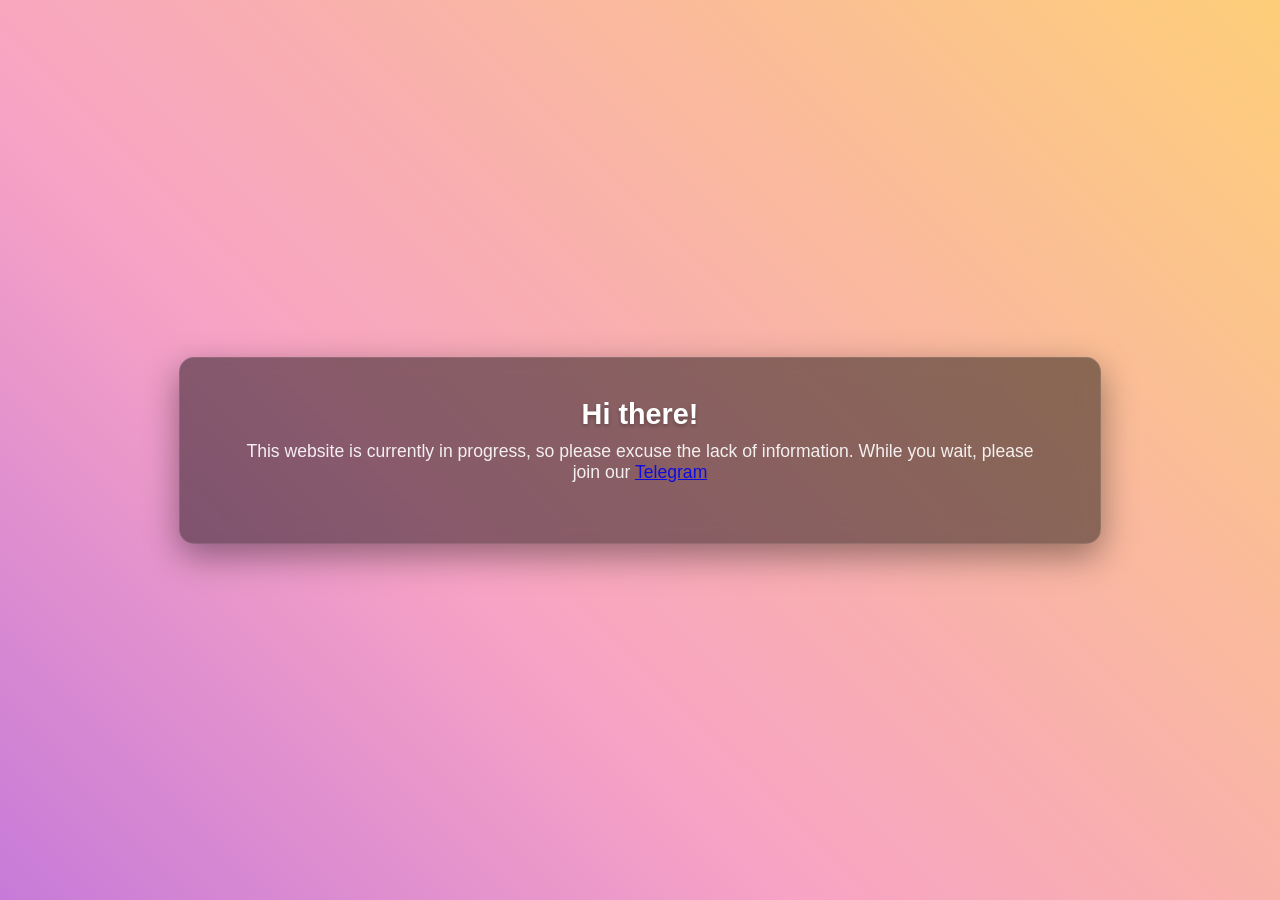
==== index.html @ f563d443 "Add initial HTML structure and styles for CharaROM" ====
<!DOCTYPE html>
<html lang="en">
<head>
<meta charset="UTF-8">
<title>CharaROM</title>
<style>
    html, body {
        height: 100%;
        margin: 0;
        padding: 0;
        overflow: hidden; /* Prevents scrollbars during animation */
    }

    body {
        /* We use a 400% width gradient so there is "room" to slide the colors.
           Colors: Blue, Purple, Pink, Orange, Yellow, Green, Blue 
        */
        background: linear-gradient(
            45deg, 
            #0078D7, #8C49F0, #F7A3C5, #FFD966, #66FFB3, #0078D7
        );
        background-size: 400% 400%;
        animation: moving-rainbow 12s ease infinite;
        
        font-family: "Segoe UI", Arial, sans-serif;
        color: white;
        display: flex;
        align-items: center;
        justify-content: center;
        text-align: left;
    }

    .message {
        /* Frosted glass effect */
        background-color: rgba(0, 0, 0, 0.45);
        backdrop-filter: blur(10px); 
        padding: 40px 60px;
        border-radius: 15px;
        box-shadow: 0 12px 35px rgba(0,0,0,0.4);
        animation: fadeIn 1.2s ease-in-out;
        max-width: 800px;
        border: 1px solid rgba(255, 255, 255, 0.1);
    }

    /* Keyframes for the rainbow slide */
    @keyframes moving-rainbow {
        0% { background-position: 0% 50%; }
        50% { background-position: 100% 50%; }
        100% { background-position: 0% 50%; }
    }

    h1 {
        font-size: 1.8em;
        margin: 0 0 10px;
        font-weight: 600;
        text-align: center;
        text-shadow: 0 2px 4px rgba(0,0,0,0.3);
    }

    p {
        font-size: 1.1em;
        margin: 0 0 20px;
        opacity: 0.9;
        text-align: center;
    }

    ul {
        list-style: none;
        padding: 0;
        margin: 0;
    }

    li {
        margin: 8px 0;
    }

    strong {
        color: #ffecb3;
    }

    .device {
        margin-top: 15px;
        background: rgba(255, 255, 255, 0.15);
        padding: 15px 20px;
        border-radius: 10px;
    }

    .device strong {
        color: #ffd966;
    }

    @keyframes fadeIn {
        from { opacity: 0; transform: translateY(20px); }
        to   { opacity: 1; transform: translateY(0); }
    }
</style>
</head>
<body>
    <div class="message">
        <h1>Hi there!</h1>
        <p>This website is currently in progress, so please excuse the lack of information. While you wait, please join our <a href="https://t.me/bunnypaddev">Telegram</a></p>
    </div>
</body>
</html>
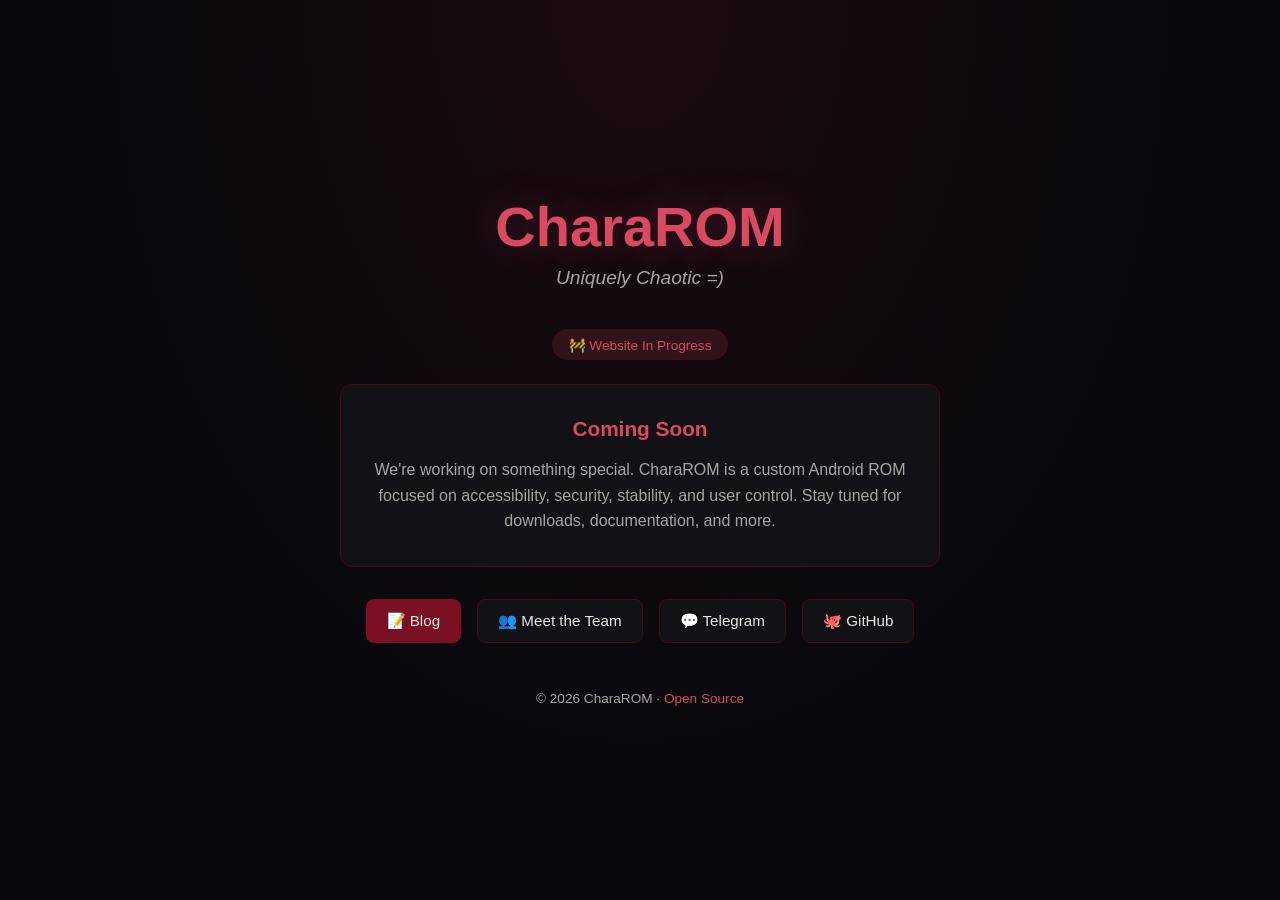
==== commit c4409e39: "Redesign with wine-red theme, add links to blog and team" ====
--- a/index.html
+++ b/index.html
@@ -1,104 +1,188 @@
 <!DOCTYPE html>
 <html lang="en">
 <head>
-<meta charset="UTF-8">
-<title>CharaROM</title>
-<style>
-    html, body {
-        height: 100%;
-        margin: 0;
-        padding: 0;
-        overflow: hidden; /* Prevents scrollbars during animation */
-    }
+    <meta charset="utf-8">
+    <meta name="viewport" content="width=device-width, initial-scale=1.0">
+    <title>CharaROM - Uniquely Chaotic</title>
+    <style>
+        :root {
+            --wine-red: #7a1022;
+            --wine-bright: #d94a62;
+            --wine-dark: #4a0a15;
+            --bg-dark: #09090d;
+            --bg-card: #111116;
+            --text-primary: #e8e6e3;
+            --text-secondary: #a8a5a0;
+        }
 
-    body {
-        /* We use a 400% width gradient so there is "room" to slide the colors.
-           Colors: Blue, Purple, Pink, Orange, Yellow, Green, Blue 
-        */
-        background: linear-gradient(
-            45deg, 
-            #0078D7, #8C49F0, #F7A3C5, #FFD966, #66FFB3, #0078D7
-        );
-        background-size: 400% 400%;
-        animation: moving-rainbow 12s ease infinite;
-        
-        font-family: "Segoe UI", Arial, sans-serif;
-        color: white;
-        display: flex;
-        align-items: center;
-        justify-content: center;
-        text-align: left;
-    }
+        * {
+            margin: 0;
+            padding: 0;
+            box-sizing: border-box;
+        }
 
-    .message {
-        /* Frosted glass effect */
-        background-color: rgba(0, 0, 0, 0.45);
-        backdrop-filter: blur(10px); 
-        padding: 40px 60px;
-        border-radius: 15px;
-        box-shadow: 0 12px 35px rgba(0,0,0,0.4);
-        animation: fadeIn 1.2s ease-in-out;
-        max-width: 800px;
-        border: 1px solid rgba(255, 255, 255, 0.1);
-    }
+        html, body {
+            height: 100%;
+        }
 
-    /* Keyframes for the rainbow slide */
-    @keyframes moving-rainbow {
-        0% { background-position: 0% 50%; }
-        50% { background-position: 100% 50%; }
-        100% { background-position: 0% 50%; }
-    }
+        body {
+            font-family: -apple-system, BlinkMacSystemFont, 'Segoe UI', Roboto, Oxygen, Ubuntu, sans-serif;
+            background: var(--bg-dark);
+            background-image: radial-gradient(ellipse at top, #1a0a10 0%, var(--bg-dark) 60%);
+            color: var(--text-primary);
+            display: flex;
+            flex-direction: column;
+            align-items: center;
+            justify-content: center;
+            min-height: 100vh;
+            padding: 2rem;
+        }
 
-    h1 {
-        font-size: 1.8em;
-        margin: 0 0 10px;
-        font-weight: 600;
-        text-align: center;
-        text-shadow: 0 2px 4px rgba(0,0,0,0.3);
-    }
+        .container {
+            text-align: center;
+            max-width: 600px;
+            animation: fadeIn 0.8s ease-out;
+        }
 
-    p {
-        font-size: 1.1em;
-        margin: 0 0 20px;
-        opacity: 0.9;
-        text-align: center;
-    }
+        @keyframes fadeIn {
+            from { opacity: 0; transform: translateY(20px); }
+            to { opacity: 1; transform: translateY(0); }
+        }
 
-    ul {
-        list-style: none;
-        padding: 0;
-        margin: 0;
-    }
+        .logo {
+            font-size: 3.5rem;
+            font-weight: 700;
+            color: var(--wine-bright);
+            margin-bottom: 0.5rem;
+            text-shadow: 0 0 40px rgba(217, 74, 98, 0.3);
+        }
 
-    li {
-        margin: 8px 0;
-    }
+        .tagline {
+            font-size: 1.2rem;
+            color: var(--text-secondary);
+            margin-bottom: 2.5rem;
+            font-style: italic;
+        }
 
-    strong {
-        color: #ffecb3;
-    }
+        .card {
+            background: var(--bg-card);
+            border: 1px solid var(--wine-dark);
+            border-radius: 12px;
+            padding: 2rem;
+            margin-bottom: 2rem;
+        }
 
-    .device {
-        margin-top: 15px;
-        background: rgba(255, 255, 255, 0.15);
-        padding: 15px 20px;
-        border-radius: 10px;
-    }
+        .card h2 {
+            color: var(--wine-bright);
+            font-size: 1.3rem;
+            margin-bottom: 1rem;
+        }
 
-    .device strong {
-        color: #ffd966;
-    }
+        .card p {
+            color: var(--text-secondary);
+            line-height: 1.6;
+        }
 
-    @keyframes fadeIn {
-        from { opacity: 0; transform: translateY(20px); }
-        to   { opacity: 1; transform: translateY(0); }
-    }
-</style>
+        .status {
+            display: inline-block;
+            background: rgba(217, 74, 98, 0.15);
+            border: 1px solid var(--wine-dark);
+            color: var(--wine-bright);
+            padding: 0.4rem 1rem;
+            border-radius: 20px;
+            font-size: 0.85rem;
+            margin-bottom: 1.5rem;
+        }
+
+        .links {
+            display: flex;
+            flex-wrap: wrap;
+            gap: 1rem;
+            justify-content: center;
+            margin-top: 1.5rem;
+        }
+
+        .links a {
+            display: inline-flex;
+            align-items: center;
+            gap: 0.5rem;
+            background: var(--bg-card);
+            border: 1px solid var(--wine-dark);
+            color: var(--text-primary);
+            padding: 0.75rem 1.25rem;
+            border-radius: 8px;
+            text-decoration: none;
+            font-size: 0.95rem;
+            transition: all 0.2s ease;
+        }
+
+        .links a:hover {
+            border-color: var(--wine-bright);
+            transform: translateY(-2px);
+            box-shadow: 0 4px 12px rgba(217, 74, 98, 0.2);
+        }
+
+        .links a.primary {
+            background: var(--wine-red);
+            border-color: var(--wine-red);
+        }
+
+        .links a.primary:hover {
+            background: var(--wine-bright);
+            border-color: var(--wine-bright);
+        }
+
+        footer {
+            margin-top: 3rem;
+            color: var(--text-secondary);
+            font-size: 0.85rem;
+        }
+
+        footer a {
+            color: var(--wine-bright);
+            text-decoration: none;
+        }
+
+        footer a:hover {
+            text-decoration: underline;
+        }
+
+        @media (max-width: 500px) {
+            .logo {
+                font-size: 2.5rem;
+            }
+            .links {
+                flex-direction: column;
+            }
+            .links a {
+                width: 100%;
+                justify-content: center;
+            }
+        }
+    </style>
 </head>
 <body>
-    <div class="message">
-        <h1>Hi there!</h1>
-        <p>This website is currently in progress, so please excuse the lack of information. While you wait, please join our <a href="https://t.me/bunnypaddev">Telegram</a></p>
+    <div class="container">
+        <div class="logo">CharaROM</div>
+        <div class="tagline">Uniquely Chaotic =)</div>
+        
+        <span class="status">🚧 Website In Progress</span>
+        
+        <div class="card">
+            <h2>Coming Soon</h2>
+            <p>We're working on something special. CharaROM is a custom Android ROM focused on accessibility, security, stability, and user control. Stay tuned for downloads, documentation, and more.</p>
+        </div>
+
+        <div class="links">
+            <a href="https://blog.chararom.xyz" class="primary">📝 Blog</a>
+            <a href="https://team.chararom.xyz">👥 Meet the Team</a>
+            <a href="https://t.me/bunnypaddev">💬 Telegram</a>
+            <a href="https://github.com/CharaROMAndroid">🐙 GitHub</a>
+        </div>
     </div>
+
+    <footer>
+        <p>© 2026 CharaROM &middot; <a href="https://github.com/CharaROMAndroid">Open Source</a></p>
+    </footer>
 </body>
 </html>
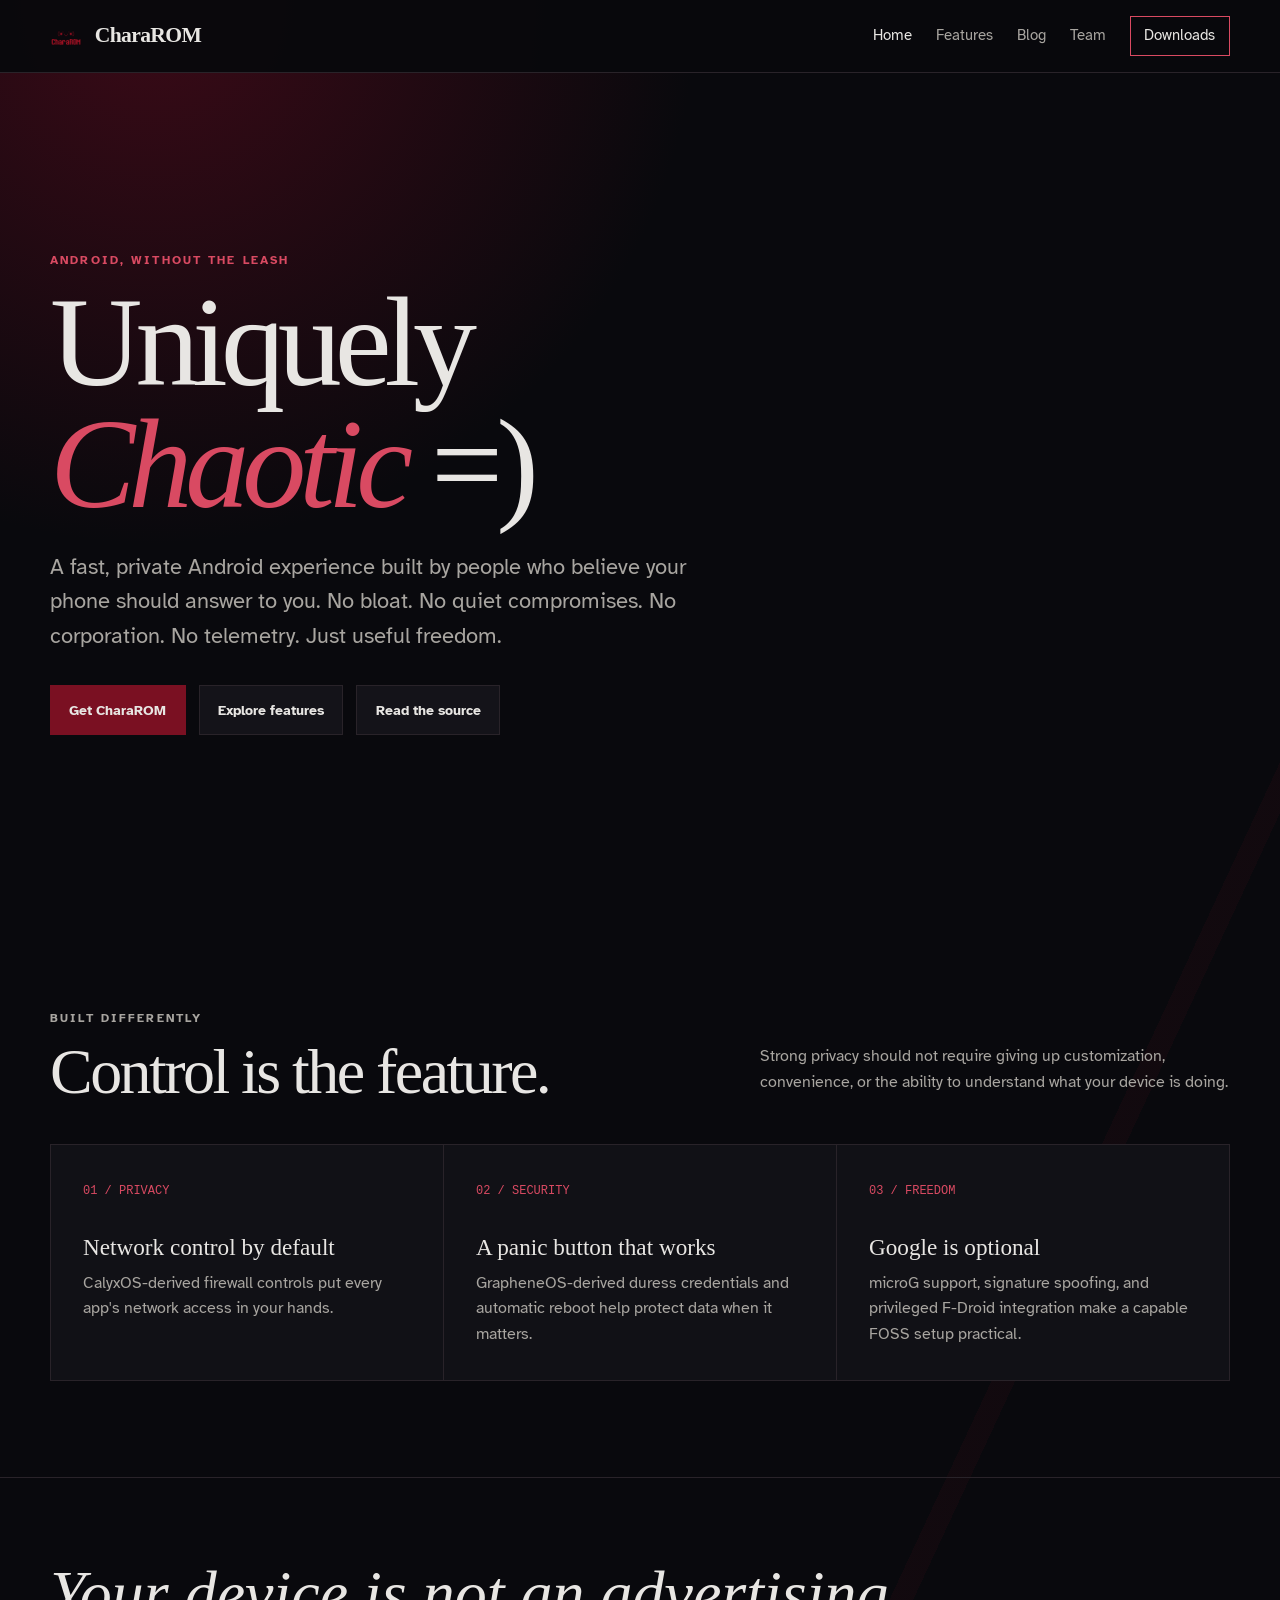
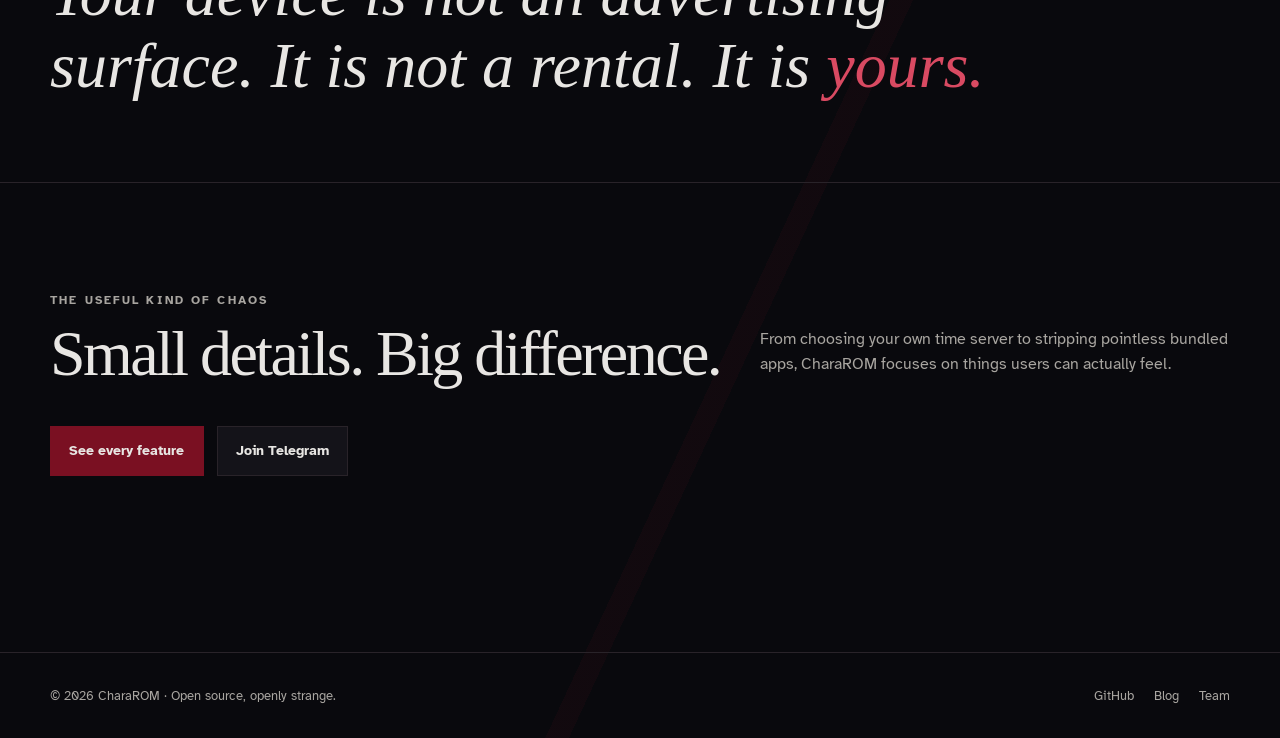
==== commit da567637: "site: replace holding page with full site from test.chararom.xyz" ====
--- a/index.html
+++ b/index.html
@@ -1,188 +1,132 @@
 <!DOCTYPE html>
 <html lang="en">
 <head>
-    <meta charset="utf-8">
-    <meta name="viewport" content="width=device-width, initial-scale=1.0">
-    <title>CharaROM - Uniquely Chaotic</title>
-    <style>
-        :root {
-            --wine-red: #7a1022;
-            --wine-bright: #d94a62;
-            --wine-dark: #4a0a15;
-            --bg-dark: #09090d;
-            --bg-card: #111116;
-            --text-primary: #e8e6e3;
-            --text-secondary: #a8a5a0;
-        }
-
-        * {
-            margin: 0;
-            padding: 0;
-            box-sizing: border-box;
-        }
-
-        html, body {
-            height: 100%;
-        }
-
-        body {
-            font-family: -apple-system, BlinkMacSystemFont, 'Segoe UI', Roboto, Oxygen, Ubuntu, sans-serif;
-            background: var(--bg-dark);
-            background-image: radial-gradient(ellipse at top, #1a0a10 0%, var(--bg-dark) 60%);
-            color: var(--text-primary);
-            display: flex;
-            flex-direction: column;
-            align-items: center;
-            justify-content: center;
-            min-height: 100vh;
-            padding: 2rem;
-        }
-
-        .container {
-            text-align: center;
-            max-width: 600px;
-            animation: fadeIn 0.8s ease-out;
-        }
-
-        @keyframes fadeIn {
-            from { opacity: 0; transform: translateY(20px); }
-            to { opacity: 1; transform: translateY(0); }
-        }
-
-        .logo {
-            font-size: 3.5rem;
-            font-weight: 700;
-            color: var(--wine-bright);
-            margin-bottom: 0.5rem;
-            text-shadow: 0 0 40px rgba(217, 74, 98, 0.3);
-        }
-
-        .tagline {
-            font-size: 1.2rem;
-            color: var(--text-secondary);
-            margin-bottom: 2.5rem;
-            font-style: italic;
-        }
-
-        .card {
-            background: var(--bg-card);
-            border: 1px solid var(--wine-dark);
-            border-radius: 12px;
-            padding: 2rem;
-            margin-bottom: 2rem;
-        }
-
-        .card h2 {
-            color: var(--wine-bright);
-            font-size: 1.3rem;
-            margin-bottom: 1rem;
-        }
-
-        .card p {
-            color: var(--text-secondary);
-            line-height: 1.6;
-        }
-
-        .status {
-            display: inline-block;
-            background: rgba(217, 74, 98, 0.15);
-            border: 1px solid var(--wine-dark);
-            color: var(--wine-bright);
-            padding: 0.4rem 1rem;
-            border-radius: 20px;
-            font-size: 0.85rem;
-            margin-bottom: 1.5rem;
-        }
-
-        .links {
-            display: flex;
-            flex-wrap: wrap;
-            gap: 1rem;
-            justify-content: center;
-            margin-top: 1.5rem;
-        }
-
-        .links a {
-            display: inline-flex;
-            align-items: center;
-            gap: 0.5rem;
-            background: var(--bg-card);
-            border: 1px solid var(--wine-dark);
-            color: var(--text-primary);
-            padding: 0.75rem 1.25rem;
-            border-radius: 8px;
-            text-decoration: none;
-            font-size: 0.95rem;
-            transition: all 0.2s ease;
-        }
-
-        .links a:hover {
-            border-color: var(--wine-bright);
-            transform: translateY(-2px);
-            box-shadow: 0 4px 12px rgba(217, 74, 98, 0.2);
-        }
-
-        .links a.primary {
-            background: var(--wine-red);
-            border-color: var(--wine-red);
-        }
-
-        .links a.primary:hover {
-            background: var(--wine-bright);
-            border-color: var(--wine-bright);
-        }
-
-        footer {
-            margin-top: 3rem;
-            color: var(--text-secondary);
-            font-size: 0.85rem;
-        }
-
-        footer a {
-            color: var(--wine-bright);
-            text-decoration: none;
-        }
-
-        footer a:hover {
-            text-decoration: underline;
-        }
-
-        @media (max-width: 500px) {
-            .logo {
-                font-size: 2.5rem;
-            }
-            .links {
-                flex-direction: column;
-            }
-            .links a {
-                width: 100%;
-                justify-content: center;
-            }
-        }
-    </style>
+  <meta charset="utf-8">
+  <meta name="viewport" content="width=device-width, initial-scale=1">
+  <meta name="description" content="CharaROM is a privacy-focused Android ROM built around user freedom.">
+  <meta property="og:type" content="website">
+  <meta property="og:site_name" content="CharaROM">
+  <meta property="og:title" content="CharaROM · Uniquely Chaotic =)">
+  <meta property="og:description" content="CharaROM is a privacy-focused Android ROM built around user freedom.">
+  <meta property="og:url" content="https://chararom.xyz/">
+  <meta property="og:image" content="https://chararom.xyz/logo.png">
+  <meta name="twitter:card" content="summary">
+  <meta name="theme-color" content="#DC143C">
+  <title>CharaROM · Uniquely Chaotic =)</title>
+  <link rel="icon" href="resources/favicon.ico">
+  <link rel="stylesheet" href="resources/styles.css">
 </head>
 <body>
-    <div class="container">
-        <div class="logo">CharaROM</div>
-        <div class="tagline">Uniquely Chaotic =)</div>
-        
-        <span class="status">🚧 Website In Progress</span>
-        
-        <div class="card">
-            <h2>Coming Soon</h2>
-            <p>We're working on something special. CharaROM is a custom Android ROM focused on accessibility, security, stability, and user control. Stay tuned for downloads, documentation, and more.</p>
+  <a class="skip" href="#main">Skip to content</a>
+
+  <header class="site-header">
+    <nav class="wrap" aria-label="Main navigation">
+      <a class="brand" href="index.html">
+        <img src="resources/logo.png" alt="CharaROM" height="32">
+        CharaROM
+      </a>
+      <div class="nav-links">
+        <a aria-current="page" href="index.html">Home</a>
+        <a href="features.html">Features</a>
+        <a href="https://blog.chararom.xyz">Blog</a>
+        <a href="https://team.chararom.xyz">Team</a>
+        <a class="nav-cta" href="https://downloads.chararom.xyz">Downloads</a>
+      </div>
+    </nav>
+  </header>
+
+  <main id="main">
+    <!-- Hero Section -->
+    <section class="hero wrap">
+      <div>
+        <p class="eyebrow">Android, without the leash</p>
+        <h1>Uniquely<br><em>Chaotic</em> =)</h1>
+        <p class="lede">
+          A fast, private Android experience built by people who believe your phone 
+          should answer to you. No bloat. No quiet compromises. No corporation. No telemetry. Just useful freedom.
+        </p>
+        <div class="actions">
+          <a class="button primary" href="https://downloads.chararom.xyz">Get CharaROM</a>
+          <a class="button" href="features.html">Explore features</a>
+          <a class="button" href="https://github.com/CharaROMAndroid">Read the source</a>
         </div>
+      </div>
+      <div class="hero-logo" aria-hidden="true">
+        <img src="logo.png" alt="">
+      </div>
+    </section>
 
-        <div class="links">
-            <a href="https://blog.chararom.xyz" class="primary">📝 Blog</a>
-            <a href="https://team.chararom.xyz">👥 Meet the Team</a>
-            <a href="https://t.me/bunnypaddev">💬 Telegram</a>
-            <a href="https://github.com/CharaROMAndroid">🐙 GitHub</a>
+    <!-- Features Overview -->
+    <section class="section wrap">
+      <div class="section-head">
+        <div>
+          <p class="kicker">Built differently</p>
+          <h2>Control is the feature.</h2>
         </div>
+        <p>
+          Strong privacy should not require giving up customization, convenience, 
+          or the ability to understand what your device is doing.
+        </p>
+      </div>
+
+      <div class="feature-grid">
+        <article class="feature">
+          <span class="num">01 / PRIVACY</span>
+          <h3>Network control by default</h3>
+          <p>CalyxOS-derived firewall controls put every app's network access in your hands.</p>
+        </article>
+
+        <article class="feature">
+          <span class="num">02 / SECURITY</span>
+          <h3>A panic button that works</h3>
+          <p>GrapheneOS-derived duress credentials and automatic reboot help protect data when it matters.</p>
+        </article>
+
+        <article class="feature">
+          <span class="num">03 / FREEDOM</span>
+          <h3>Google is optional</h3>
+          <p>microG support, signature spoofing, and privileged F-Droid integration make a capable FOSS setup practical.</p>
+        </article>
+      </div>
+    </section>
+
+    <!-- Manifesto Quote -->
+    <section class="manifesto">
+      <div class="wrap">
+        <blockquote>
+          Your device is not an advertising surface. It is not a rental. It is <strong>yours.</strong>
+        </blockquote>
+      </div>
+    </section>
+
+    <!-- Call to Action -->
+    <section class="section wrap">
+      <div class="section-head">
+        <div>
+          <p class="kicker">The useful kind of chaos</p>
+          <h2>Small details. Big difference.</h2>
+        </div>
+        <p>
+          From choosing your own time server to stripping pointless bundled apps, 
+          CharaROM focuses on things users can actually feel.
+        </p>
+      </div>
+      <div class="actions">
+        <a class="button primary" href="features.html">See every feature</a>
+        <a class="button" href="https://t.me/bunnypaddev">Join Telegram</a>
+      </div>
+    </section>
+  </main>
+
+  <footer>
+    <div class="wrap footer-inner">
+      <span>© 2026 CharaROM · Open source, openly strange.</span>
+      <div>
+        <a href="https://github.com/CharaROMAndroid">GitHub</a>
+        <a href="https://blog.chararom.xyz">Blog</a>
+        <a href="https://team.chararom.xyz">Team</a>
+      </div>
     </div>
-
-    <footer>
-        <p>© 2026 CharaROM &middot; <a href="https://github.com/CharaROMAndroid">Open Source</a></p>
-    </footer>
+  </footer>
 </body>
 </html>
--- a/resources/styles.css
+++ b/resources/styles.css
@@ -0,0 +1,582 @@
+/* ============================================
+   CharaROM Website Styles
+   ============================================ */
+
+@font-face {
+  font-family: "Atkinson Hyperlegible";
+  src: url("/fonts/atkinson/AtkinsonHyperlegible-Regular.ttf") format("truetype");
+  font-weight: 400;
+  font-style: normal;
+  font-display: swap;
+}
+@font-face {
+  font-family: "Atkinson Hyperlegible";
+  src: url("/fonts/atkinson/AtkinsonHyperlegible-Bold.ttf") format("truetype");
+  font-weight: 700;
+  font-style: normal;
+  font-display: swap;
+}
+@font-face {
+  font-family: "Atkinson Hyperlegible";
+  src: url("/fonts/atkinson/AtkinsonHyperlegible-Italic.ttf") format("truetype");
+  font-weight: 400;
+  font-style: italic;
+  font-display: swap;
+}
+@font-face {
+  font-family: "Atkinson Hyperlegible";
+  src: url("/fonts/atkinson/AtkinsonHyperlegible-BoldItalic.ttf") format("truetype");
+  font-weight: 700;
+  font-style: italic;
+  font-display: swap;
+}
+
+/* --- CSS Variables --- */
+:root {
+  --wine-red: #7a1022;
+  --wine-bright: #d94a62;
+  --wine-dark: #4a0a15;
+  --bg-dark: #09090d;
+  --bg-card: #111116;
+  --text-primary: #e8e6e3;
+  --text-secondary: #a8a5a0;
+  --line: #292329;
+  --max: 1180px;
+}
+
+/* --- Reset & Base --- */
+* {
+  box-sizing: border-box;
+}
+
+html {
+  scroll-behavior: smooth;
+}
+
+body {
+  margin: 0;
+  background: var(--bg-dark);
+  color: var(--text-primary);
+  font-family: "Atkinson Hyperlegible", "Segoe UI", sans-serif;
+  line-height: 1.6;
+  background-image: 
+    radial-gradient(circle at 12% 0, #3b0a17 0, transparent 34rem),
+    linear-gradient(115deg, transparent 0 69%, rgba(122, 16, 34, 0.08) 69% 70%, transparent 70%);
+  min-height: 100vh;
+}
+
+a {
+  color: inherit;
+}
+
+/* --- Accessibility --- */
+.skip {
+  position: absolute;
+  left: -9999px;
+}
+
+.skip:focus {
+  left: 1rem;
+  top: 1rem;
+  z-index: 20;
+  background: #fff;
+  color: #000;
+  padding: 0.7rem;
+}
+
+/* --- Layout --- */
+.wrap {
+  width: min(calc(100% - 2rem), var(--max));
+  margin: auto;
+}
+
+/* --- Header & Navigation --- */
+.site-header {
+  position: sticky;
+  top: 0;
+  z-index: 10;
+  background: rgba(9, 9, 13, 0.96);
+  border-bottom: 1px solid var(--line);
+}
+
+nav {
+  height: 72px;
+  display: flex;
+  align-items: center;
+  gap: 2rem;
+}
+
+.brand {
+  text-decoration: none;
+  font-family: Georgia, serif;
+  font-weight: 700;
+  font-size: 1.35rem;
+  letter-spacing: -0.03em;
+}
+
+.brand img {
+  height: 32px;
+  margin-right: 0.5rem;
+  vertical-align: middle;
+}
+
+.brand i {
+  display: inline-block;
+  width: 0.7rem;
+  height: 0.7rem;
+  background: var(--wine-bright);
+  transform: rotate(45deg);
+  margin-right: 0.65rem;
+  box-shadow: 0 0 18px #d94a6277;
+}
+
+.nav-links {
+  display: flex;
+  align-items: center;
+  gap: 1.5rem;
+  margin-left: auto;
+}
+
+.nav-links a {
+  text-decoration: none;
+  color: var(--text-secondary);
+  font-size: 0.92rem;
+}
+
+.nav-links a:hover,
+.nav-links a[aria-current] {
+  color: var(--text-primary);
+}
+
+.nav-cta {
+  border: 1px solid var(--wine-bright);
+  padding: 0.48rem 0.85rem;
+  color: var(--text-primary) !important;
+}
+
+/* --- Hero Section --- */
+.hero {
+  min-height: calc(100vh - 72px);
+  display: grid;
+  grid-template-columns: 1.25fr 0.75fr;
+  align-items: center;
+  gap: 5rem;
+  padding: 6rem 0;
+}
+
+.hero-logo {
+  display: grid;
+  place-items: center;
+}
+
+.hero-logo img {
+  width: 100%;
+  max-width: 500px;
+  filter: drop-shadow(0 0 50px rgba(217, 74, 98, 0.5));
+  /* rasterize the glow once instead of every scroll frame */
+  transform: translateZ(0);
+  will-change: transform;
+}
+
+.eyebrow,
+.kicker {
+  color: var(--wine-bright);
+  text-transform: uppercase;
+  letter-spacing: 0.18em;
+  font-weight: 700;
+  font-size: 0.74rem;
+}
+
+.hero h1,
+.page-hero h1 {
+  font-family: Georgia, serif;
+  font-weight: 400;
+  letter-spacing: -0.055em;
+  line-height: 0.95;
+  margin: 0.8rem 0 1.5rem;
+}
+
+.hero h1 {
+  font-size: clamp(4.4rem, 10vw, 9rem);
+}
+
+.hero h1 em {
+  color: var(--wine-bright);
+  font-style: italic;
+}
+
+.lede {
+  font-size: clamp(1.1rem, 2vw, 1.35rem);
+  color: var(--text-secondary);
+  max-width: 650px;
+}
+
+/* --- Buttons & Actions --- */
+.actions {
+  display: flex;
+  flex-wrap: wrap;
+  gap: 0.8rem;
+  margin-top: 2rem;
+}
+
+.button {
+  display: inline-flex;
+  text-decoration: none;
+  padding: 0.78rem 1.15rem;
+  border: 1px solid var(--line);
+  background: #141319;
+  font-weight: 700;
+  font-size: 0.9rem;
+}
+
+.button.primary {
+  background: var(--wine-red);
+  border-color: var(--wine-red);
+}
+
+.button:hover {
+  border-color: var(--wine-bright);
+  transform: translateY(-2px);
+}
+
+/* --- Sections --- */
+.section {
+  padding: 6rem 0;
+}
+
+.section-head {
+  display: flex;
+  justify-content: space-between;
+  align-items: end;
+  gap: 2rem;
+  margin-bottom: 2rem;
+}
+
+.section h2 {
+  font: 400 clamp(2.5rem, 5vw, 4.6rem)/1 Georgia, serif;
+  letter-spacing: -0.04em;
+  margin: 0.5rem 0;
+}
+
+.section-head p {
+  max-width: 470px;
+  color: var(--text-secondary);
+}
+
+/* --- Feature Grid --- */
+.feature-grid,
+.device-grid {
+  display: grid;
+  grid-template-columns: repeat(3, 1fr);
+  gap: 1px;
+  background: var(--line);
+  border: 1px solid var(--line);
+}
+
+.feature,
+.device-card {
+  background: var(--bg-card);
+  padding: 2rem;
+}
+
+.feature .num {
+  font-family: monospace;
+  color: var(--wine-bright);
+  font-size: 0.75rem;
+}
+
+.feature h3,
+.device-card h2 {
+  font: 400 1.45rem Georgia, serif;
+  margin: 2rem 0 0.6rem;
+}
+
+.feature p,
+.device-card p {
+  color: var(--text-secondary);
+  margin: 0;
+}
+
+/* --- Manifesto --- */
+.manifesto {
+  border-top: 1px solid var(--line);
+  border-bottom: 1px solid var(--line);
+  padding: 5rem 0;
+}
+
+.manifesto blockquote {
+  font: italic 400 clamp(2rem, 5vw, 4.5rem)/1.13 Georgia, serif;
+  max-width: 1000px;
+  margin: 0;
+}
+
+.manifesto strong {
+  color: var(--wine-bright);
+  font-weight: 400;
+}
+
+/* --- Page Hero --- */
+.page-hero {
+  padding: 7rem 0 4rem;
+  border-bottom: 1px solid var(--line);
+}
+
+.page-hero h1 {
+  font-size: clamp(3.5rem, 8vw, 7rem);
+}
+
+.page-hero p {
+  max-width: 680px;
+  color: var(--text-secondary);
+  font-size: 1.15rem;
+}
+
+/* --- Feature Detail --- */
+.feature-detail {
+  display: grid;
+  grid-template-columns: 0.35fr 1fr;
+  gap: 3rem;
+  padding: 3.5rem 0;
+  border-bottom: 1px solid var(--line);
+}
+
+.feature-detail h2 {
+  font: 400 2rem Georgia, serif;
+  margin: 0;
+}
+
+.feature-detail ul {
+  columns: 2;
+  margin: 0;
+  padding-left: 1.1rem;
+  color: var(--text-secondary);
+}
+
+.feature-detail li {
+  margin: 0 0 1rem;
+  break-inside: avoid;
+}
+
+/* --- Downloads --- */
+.downloads-toolbar {
+  display: flex;
+  align-items: center;
+  gap: 1rem;
+  margin-bottom: 1.5rem;
+}
+
+.status {
+  color: var(--text-secondary);
+  font-family: monospace;
+  font-size: 0.8rem;
+}
+
+.device-grid {
+  grid-template-columns: repeat(2, 1fr);
+}
+
+.device-card h2 {
+  margin: 0.2rem 0;
+}
+
+.device-meta {
+  display: flex;
+  flex-wrap: wrap;
+  gap: 0.5rem;
+  margin: 1rem 0;
+}
+
+.chip {
+  border: 1px solid var(--line);
+  padding: 0.25rem 0.5rem;
+  color: var(--text-secondary);
+  font-size: 0.76rem;
+}
+
+.device-card dl {
+  display: grid;
+  grid-template-columns: auto 1fr;
+  gap: 0.35rem 1rem;
+  color: var(--text-secondary);
+  font-size: 0.84rem;
+}
+
+.device-card dt {
+  color: var(--text-primary);
+}
+
+.device-card dd {
+  margin: 0;
+  overflow-wrap: anywhere;
+}
+
+.device-links {
+  display: flex;
+  flex-wrap: wrap;
+  gap: 0.6rem;
+  margin-top: 1.5rem;
+}
+
+.empty {
+  background: var(--bg-card);
+  border: 1px solid var(--line);
+  padding: 2rem;
+  color: var(--text-secondary);
+}
+
+/* --- Coming Soon Cards --- */
+.device-card.coming-soon {
+  border-style: dashed;
+  opacity: 0.85;
+}
+
+.device-card.coming-soon h3::after {
+  content: " ⏳";
+}
+
+.coming-soon-note {
+  font-size: 0.85em;
+  color: var(--text-secondary);
+  font-style: italic;
+}
+
+/* --- Guide Pages --- */
+.guide-content {
+  max-width: 720px;
+  margin: 0 auto;
+  padding-bottom: 4rem;
+}
+
+.guide-section {
+  margin-bottom: 2.5rem;
+}
+
+.guide-section h2 {
+  color: var(--wine-bright);
+  margin-bottom: 1rem;
+  font-size: 1.25rem;
+}
+
+.guide-list {
+  list-style: disc;
+  padding-left: 1.5rem;
+}
+
+.guide-list li {
+  margin-bottom: 0.5rem;
+}
+
+.guide-content pre {
+  background: var(--bg-card);
+  border: 1px solid rgba(217, 74, 98, 0.3);
+  border-radius: 6px;
+  padding: 1rem;
+  overflow-x: auto;
+  margin: 1rem 0;
+}
+
+.guide-content code {
+  font-family: monospace;
+  color: var(--wine-bright);
+}
+
+.guide-content pre code {
+  color: var(--text-primary);
+}
+
+.warning {
+  background: rgba(217, 74, 98, 0.15);
+  border-left: 4px solid var(--wine-bright);
+  padding: 1rem;
+  margin: 1rem 0;
+  border-radius: 0 6px 6px 0;
+}
+
+.guide-credit {
+  font-size: 0.85rem;
+  color: var(--text-secondary);
+  font-style: italic;
+  margin-top: 3rem;
+  padding-top: 1rem;
+  border-top: 1px solid rgba(255, 255, 255, 0.1);
+}
+
+/* --- Footer --- */
+footer {
+  border-top: 1px solid var(--line);
+  padding: 2rem 0;
+  margin-top: 5rem;
+  color: var(--text-secondary);
+  font-size: 0.84rem;
+}
+
+.footer-inner {
+  display: flex;
+  justify-content: space-between;
+  gap: 1rem;
+}
+
+.footer-inner a {
+  margin-left: 1rem;
+  text-decoration: none;
+}
+
+/* --- Responsive --- */
+@media (max-width: 780px) {
+  nav {
+    gap: 1rem;
+  }
+
+  .nav-links a:not(.nav-cta) {
+    display: none;
+  }
+
+  .hero {
+    grid-template-columns: 1fr;
+    min-height: auto;
+    padding: 5rem 0;
+  }
+
+  .device-art {
+    display: none;
+  }
+
+  .feature-grid,
+  .device-grid {
+    grid-template-columns: 1fr;
+  }
+
+  .section-head,
+  .feature-detail {
+    display: block;
+  }
+
+  .feature-detail ul {
+    columns: 1;
+    margin-top: 1.5rem;
+  }
+
+  .footer-inner {
+    display: block;
+  }
+
+  .footer-inner div {
+    margin-top: 0.7rem;
+  }
+
+  .footer-inner a {
+    margin: 0 1rem 0 0;
+  }
+}
+
+/* --- Reduced Motion --- */
+@media (prefers-reduced-motion: reduce) {
+  * {
+    scroll-behavior: auto !important;
+    transition: none !important;
+  }
+
+  .button:hover {
+    transform: none;
+  }
+}
